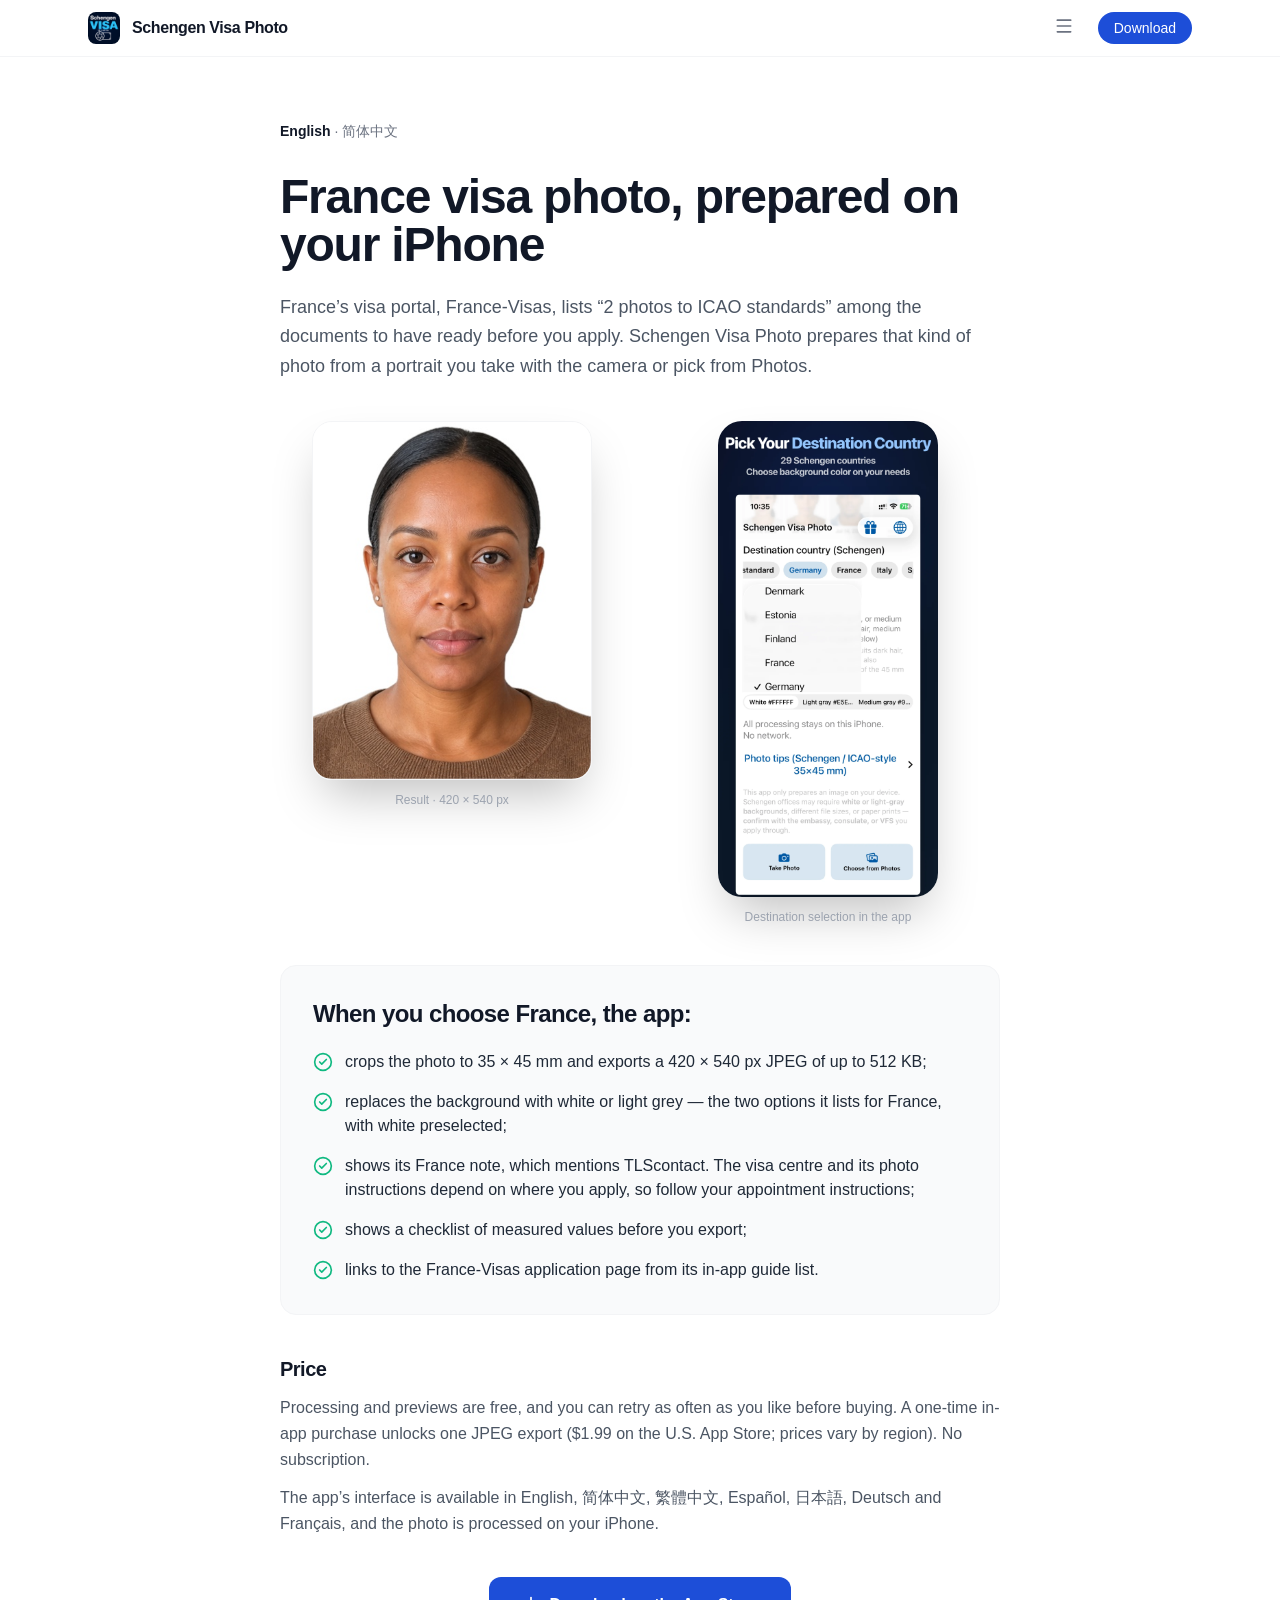
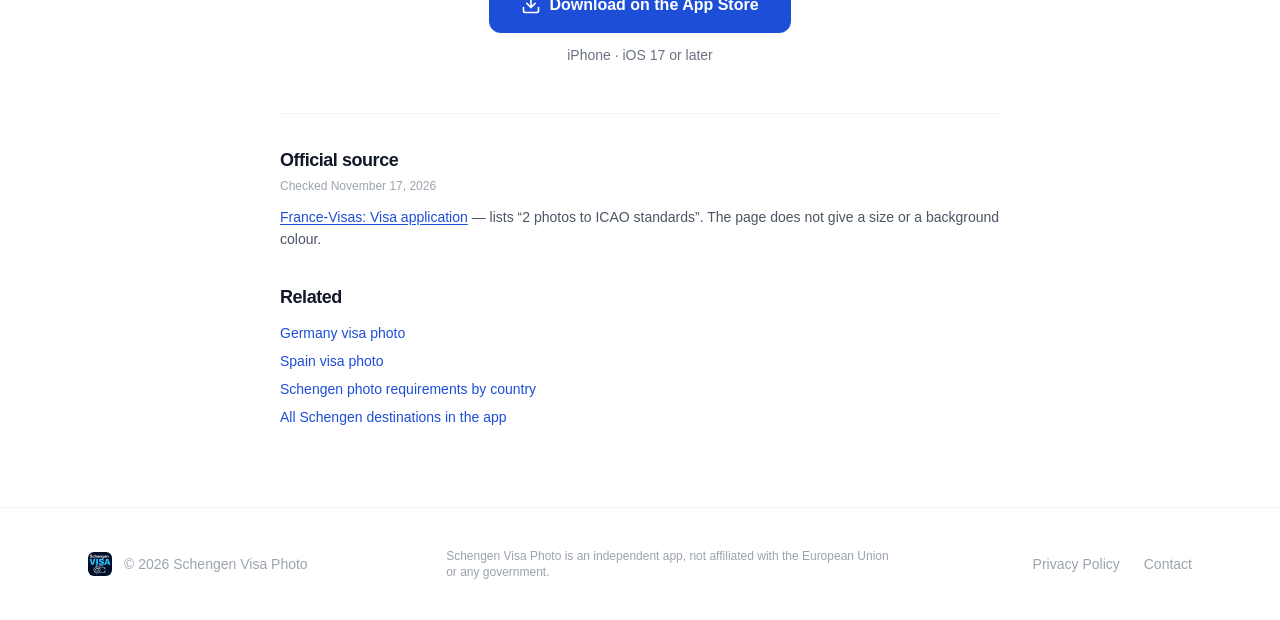
==== france-visa-photo/index.html @ 943761f7 "Add France, Germany and Spain visa photo pages (en + zh-Hans) Six static country landing pages with " ====
<!DOCTYPE html>
<html lang="en">
<head>
    <meta charset="UTF-8">
    <meta name="viewport" content="width=device-width, initial-scale=1.0">
    <title>France Visa Photo 35×45 mm on iPhone | Schengen Visa Photo</title>
    <meta name="description" content="Prepare a 35×45 mm photo for a France visa application on your iPhone: choose France, pick a white or light grey background, preview free, pay per export.">
    <link rel="canonical" href="https://schengen.visaphoto1tap.com/france-visa-photo/">
    <link rel="alternate" hreflang="en" href="https://schengen.visaphoto1tap.com/france-visa-photo/">
    <link rel="alternate" hreflang="zh-Hans" href="https://schengen.visaphoto1tap.com/zh-hans/france-visa-photo/">
    <link rel="alternate" hreflang="x-default" href="https://schengen.visaphoto1tap.com/france-visa-photo/">
    <link rel="icon" type="image/png" href="/AppIcon.png">
    <link rel="apple-touch-icon" href="/AppIcon.png">
    <meta name="theme-color" content="#1d4ed8">
    <meta property="og:type" content="website">
    <meta property="og:url" content="https://schengen.visaphoto1tap.com/france-visa-photo/">
    <meta property="og:title" content="France Visa Photo 35×45 mm on iPhone | Schengen Visa Photo">
    <meta property="og:description" content="Prepare a 35×45 mm photo for a France visa application on your iPhone: choose France, pick a white or light grey background, preview free, pay per export.">
    <meta property="og:image" content="https://schengen.visaphoto1tap.com/AppIcon.png">
    <meta name="twitter:card" content="summary">
<!-- Cloudflare Web Analytics --><script type="module" src="https://static.cloudflareinsights.com/beacon.min.js" data-cf-beacon='{"token": "2b00060c2f80410a93b787948fc4582d"}'></script><!-- End Cloudflare Web Analytics -->
<!-- Icons: inline SVG from Lucide (https://lucide.dev), ISC License, see /assets/licenses/lucide.txt -->
<link rel="stylesheet" href="/assets/tailwind.css">
</head>
<body class="bg-white text-gray-900 font-sans antialiased">

    <nav class="sticky top-0 z-50 bg-white/80 backdrop-blur-lg border-b border-gray-100">
        <div class="max-w-6xl mx-auto px-6 h-14 flex items-center justify-between">
            <a href="/" class="flex items-center gap-3">
                <img src="/assets/icons/schengen.webp" alt="" class="w-8 h-8 rounded-lg" width="160" height="160" decoding="async">
                <span class="font-semibold text-gray-900 tracking-tight">Schengen Visa Photo</span>
            </a>
            <div class="flex items-center gap-6 text-sm">
                <div class="relative">
            <button type="button" id="app-switcher-btn" aria-haspopup="true" aria-expanded="false" aria-label="Other visa photo apps" class="p-2 -m-2 rounded-lg text-gray-500 hover:text-gray-900 hover:bg-gray-100 transition">
                <svg xmlns="http://www.w3.org/2000/svg" width="24" height="24" viewBox="0 0 24 24" fill="none" stroke="currentColor" stroke-width="2" stroke-linecap="round" stroke-linejoin="round" class="w-5 h-5 lucide lucide-menu" aria-hidden="true" focusable="false"><path d="M4 5h16"></path><path d="M4 12h16"></path><path d="M4 19h16"></path></svg>
            </button>
            <div id="app-switcher-menu" class="hidden fixed right-4 top-16 w-72 max-w-[calc(100vw-2rem)] bg-white rounded-2xl shadow-2xl border border-gray-100 py-2 z-50 text-left">
                <p class="px-4 py-2 text-xs font-semibold text-gray-400 uppercase tracking-wider">Our visa photo apps</p>
            <a href="https://us.visaphoto1tap.com/" class="flex items-center gap-3 px-4 py-2.5 hover:bg-gray-50 transition"><img src="/assets/icons/us.webp" alt="" class="w-8 h-8 rounded-lg flex-shrink-0" width="32" height="32" loading="lazy" decoding="async"><span class="text-sm font-medium text-gray-800">US Visa Photo</span></a>
            <a href="https://china.visaphoto1tap.com/" class="flex items-center gap-3 px-4 py-2.5 hover:bg-gray-50 transition"><img src="/assets/icons/china.webp" alt="" class="w-8 h-8 rounded-lg flex-shrink-0" width="32" height="32" loading="lazy" decoding="async"><span class="text-sm font-medium text-gray-800">China Visa Photo</span></a>
            <a href="https://schengen.visaphoto1tap.com/" class="flex items-center gap-3 px-4 py-2.5 bg-gray-50"><img src="/assets/icons/schengen.webp" alt="" class="w-8 h-8 rounded-lg flex-shrink-0" width="32" height="32" loading="lazy" decoding="async"><span class="text-sm font-semibold text-gray-900">Schengen Visa Photo</span><svg xmlns="http://www.w3.org/2000/svg" width="24" height="24" viewBox="0 0 24 24" fill="none" stroke="currentColor" stroke-width="2" stroke-linecap="round" stroke-linejoin="round" class="w-4 h-4 text-emerald-500 ml-auto flex-shrink-0 lucide lucide-check" aria-hidden="true" focusable="false"><path d="M20 6 9 17l-5-5"></path></svg></a>
            <a href="https://india.visaphoto1tap.com/" class="flex items-center gap-3 px-4 py-2.5 hover:bg-gray-50 transition"><img src="/assets/icons/india.webp" alt="" class="w-8 h-8 rounded-lg flex-shrink-0" width="32" height="32" loading="lazy" decoding="async"><span class="text-sm font-medium text-gray-800">India Visa Photo</span></a>
            <a href="https://japan.visaphoto1tap.com/" class="flex items-center gap-3 px-4 py-2.5 hover:bg-gray-50 transition"><img src="/assets/icons/japan.webp" alt="" class="w-8 h-8 rounded-lg flex-shrink-0" width="32" height="32" loading="lazy" decoding="async"><span class="text-sm font-medium text-gray-800">Japan Visa Photo</span></a>
            <a href="https://canada.visaphoto1tap.com/" class="flex items-center gap-3 px-4 py-2.5 hover:bg-gray-50 transition"><img src="/assets/icons/canada.webp" alt="" class="w-8 h-8 rounded-lg flex-shrink-0" width="32" height="32" loading="lazy" decoding="async"><span class="text-sm font-medium text-gray-800">Canada Visa Photo</span></a>
            </div>
        </div>
        <a href="https://apps.apple.com/app/id6769272474" target="_blank" rel="noopener noreferrer" class="bg-brand text-white px-4 py-1.5 rounded-full text-sm font-medium hover:bg-brand-dark transition">Download</a>
            </div>
        </div>
    </nav>

    <main class="max-w-3xl mx-auto px-6 py-12 md:py-16">
        <nav aria-label="Language" class="text-sm text-gray-500 mb-8"><a href="/france-visa-photo/" hreflang="en" lang="en" aria-current="page" class="font-semibold text-gray-900">English</a> · <a href="/zh-hans/france-visa-photo/" hreflang="zh-Hans" lang="zh-Hans" class="hover:text-gray-900 transition">简体中文</a></nav>
        <h1 class="text-3xl md:text-5xl font-bold tracking-tight leading-tight mb-6">France visa photo, prepared on your iPhone</h1>
            <p class="text-lg text-gray-600 leading-relaxed mb-4">France’s visa portal, France-Visas, lists “2 photos to ICAO standards” among the documents to have ready before you apply. Schengen Visa Photo prepares that kind of photo from a portrait you take with the camera or pick from Photos.</p>

        <div class="grid sm:grid-cols-2 gap-8 items-start my-10">
            <figure>
                <img src="/demos/demo-06-result.jpg" alt="Example export from Schengen Visa Photo: a woman on a plain white background, 420 × 540 px" class="rounded-[1.25rem] shadow-2xl border border-gray-100 w-full max-w-[280px] h-auto mx-auto" width="420" height="540" decoding="async">
                <figcaption class="text-xs text-gray-400 text-center mt-3">Result · 420 × 540 px</figcaption>
            </figure>
            <figure>
                <img src="/appstore/inside-app-destination.webp" alt="Destination selection in the app" class="rounded-[1.5rem] shadow-2xl w-full max-w-[220px] h-auto mx-auto" width="1284" height="2778" loading="lazy" decoding="async">
                <figcaption class="text-xs text-gray-400 text-center mt-3">Destination selection in the app</figcaption>
            </figure>
        </div>

        <section class="bg-gray-50 border border-gray-100 rounded-2xl p-6 md:p-8 mb-10">
            <h2 class="text-xl md:text-2xl font-bold tracking-tight mb-5">When you choose France, the app:</h2>
            <ul class="space-y-4 text-gray-800">
                <li class="flex items-start gap-3"><svg xmlns="http://www.w3.org/2000/svg" width="24" height="24" viewBox="0 0 24 24" fill="none" stroke="currentColor" stroke-width="2" stroke-linecap="round" stroke-linejoin="round" class="w-5 h-5 text-emerald-500 flex-shrink-0 mt-0.5 lucide lucide-check-circle-2" aria-hidden="true" focusable="false"><circle cx="12" cy="12" r="10"></circle><path d="m16 9-5.5 5.5L8 12"></path></svg><span>crops the photo to 35 × 45 mm and exports a 420 × 540 px JPEG of up to 512 KB;</span></li>
                <li class="flex items-start gap-3"><svg xmlns="http://www.w3.org/2000/svg" width="24" height="24" viewBox="0 0 24 24" fill="none" stroke="currentColor" stroke-width="2" stroke-linecap="round" stroke-linejoin="round" class="w-5 h-5 text-emerald-500 flex-shrink-0 mt-0.5 lucide lucide-check-circle-2" aria-hidden="true" focusable="false"><circle cx="12" cy="12" r="10"></circle><path d="m16 9-5.5 5.5L8 12"></path></svg><span>replaces the background with white or light grey — the two options it lists for France, with white preselected;</span></li>
                <li class="flex items-start gap-3"><svg xmlns="http://www.w3.org/2000/svg" width="24" height="24" viewBox="0 0 24 24" fill="none" stroke="currentColor" stroke-width="2" stroke-linecap="round" stroke-linejoin="round" class="w-5 h-5 text-emerald-500 flex-shrink-0 mt-0.5 lucide lucide-check-circle-2" aria-hidden="true" focusable="false"><circle cx="12" cy="12" r="10"></circle><path d="m16 9-5.5 5.5L8 12"></path></svg><span>shows its France note, which mentions TLScontact. The visa centre and its photo instructions depend on where you apply, so follow your appointment instructions;</span></li>
                <li class="flex items-start gap-3"><svg xmlns="http://www.w3.org/2000/svg" width="24" height="24" viewBox="0 0 24 24" fill="none" stroke="currentColor" stroke-width="2" stroke-linecap="round" stroke-linejoin="round" class="w-5 h-5 text-emerald-500 flex-shrink-0 mt-0.5 lucide lucide-check-circle-2" aria-hidden="true" focusable="false"><circle cx="12" cy="12" r="10"></circle><path d="m16 9-5.5 5.5L8 12"></path></svg><span>shows a checklist of measured values before you export;</span></li>
                <li class="flex items-start gap-3"><svg xmlns="http://www.w3.org/2000/svg" width="24" height="24" viewBox="0 0 24 24" fill="none" stroke="currentColor" stroke-width="2" stroke-linecap="round" stroke-linejoin="round" class="w-5 h-5 text-emerald-500 flex-shrink-0 mt-0.5 lucide lucide-check-circle-2" aria-hidden="true" focusable="false"><circle cx="12" cy="12" r="10"></circle><path d="m16 9-5.5 5.5L8 12"></path></svg><span>links to the France-Visas application page from its in-app guide list.</span></li>
            </ul>
        </section>

        <section class="mb-10">
            <h2 class="text-xl font-bold tracking-tight mb-3">Price</h2>
            <p class="text-gray-600 leading-relaxed mb-3">Processing and previews are free, and you can retry as often as you like before buying. A one-time in-app purchase unlocks one JPEG export ($1.99 on the U.S. App Store; prices vary by region). No subscription.</p>
            <p class="text-gray-600 leading-relaxed">The app’s interface is available in English, 简体中文, 繁體中文, Español, 日本語, Deutsch and Français, and the photo is processed on your iPhone.</p>
        </section>

        <div class="text-center mb-12">
            <a href="https://apps.apple.com/app/id6769272474" target="_blank" rel="noopener noreferrer" class="inline-flex items-center gap-2 bg-brand text-white px-8 py-4 rounded-xl font-semibold hover:bg-brand-dark transition text-base">
                <svg xmlns="http://www.w3.org/2000/svg" width="24" height="24" viewBox="0 0 24 24" fill="none" stroke="currentColor" stroke-width="2" stroke-linecap="round" stroke-linejoin="round" class="w-5 h-5 lucide lucide-download" aria-hidden="true" focusable="false"><path d="M12 15V3"></path><path d="M21 15v4a2 2 0 0 1-2 2H5a2 2 0 0 1-2-2v-4"></path><path d="m7 10 5 5 5-5"></path></svg>
                Download on the App Store
            </a>
            <p class="text-gray-500 text-sm mt-3">iPhone · iOS 17 or later</p>
        </div>

        <section class="border-t border-gray-100 pt-8 mb-8">
            <h2 class="text-lg font-bold tracking-tight mb-1">Official source</h2>
            <p class="text-xs text-gray-400 mb-3"><time datetime="2026-11-17">Checked November 17, 2026</time></p>
            <ul class="space-y-2 text-sm text-gray-600 leading-relaxed">
                <li><a href="https://france-visas.gouv.fr/en/web/france-visas/demande-de-visa" class="text-brand underline underline-offset-2 hover:text-brand-dark" rel="noopener">France-Visas: Visa application</a> — lists “2 photos to ICAO standards”. The page does not give a size or a background colour.</li>
            </ul>
        </section>

        <section class="mb-4">
            <h2 class="text-lg font-bold tracking-tight mb-3">Related</h2>
            <ul class="space-y-2 text-sm">
                <li><a href="/germany-visa-photo/" class="text-brand hover:text-brand-dark">Germany visa photo</a></li>
                <li><a href="/spain-visa-photo/" class="text-brand hover:text-brand-dark">Spain visa photo</a></li>
                <li><a href="https://visaphoto1tap.com/guides/schengen-visa-photo-requirements-by-country.html" class="text-brand hover:text-brand-dark">Schengen photo requirements by country</a></li>
                <li><a href="/#countries" class="text-brand hover:text-brand-dark">All Schengen destinations in the app</a></li>
            </ul>
        </section>
    </main>

    <footer class="border-t border-gray-100 py-10">
        <div class="max-w-6xl mx-auto px-6 flex flex-col md:flex-row items-center justify-between gap-4 text-sm text-gray-400">
            <div class="flex items-center gap-3">
                <img src="/assets/icons/schengen.webp" alt="" class="w-6 h-6 rounded-md" width="160" height="160" decoding="async" loading="lazy">
                <span>&copy; 2026 Schengen Visa Photo</span>
            </div>
            <p class="text-xs text-center md:text-left max-w-md">Schengen Visa Photo is an independent app, not affiliated with the European Union or any government.</p>
            <div class="flex items-center gap-6">
                <a href="/privacy.html" class="hover:text-gray-600 transition">Privacy Policy</a>
                <a href="mailto:zhangjj2007@yahoo.com" class="hover:text-gray-600 transition">Contact</a>
            </div>
        </div>
    </footer>

    <script>
        (function () {
            var btn = document.getElementById('app-switcher-btn');
            var menu = document.getElementById('app-switcher-menu');
            if (!btn || !menu) return;
            btn.addEventListener('click', function (e) {
                e.stopPropagation();
                var willOpen = menu.classList.contains('hidden');
                menu.classList.toggle('hidden', !willOpen);
                btn.setAttribute('aria-expanded', String(willOpen));
            });
            document.addEventListener('click', function (e) {
                if (!menu.classList.contains('hidden') && !menu.contains(e.target) && e.target !== btn) {
                    menu.classList.add('hidden');
                    btn.setAttribute('aria-expanded', 'false');
                }
            });
            document.addEventListener('keydown', function (e) {
                if (e.key === 'Escape') { menu.classList.add('hidden'); btn.setAttribute('aria-expanded', 'false'); }
            });
        })();
    </script>
</body>
</html>
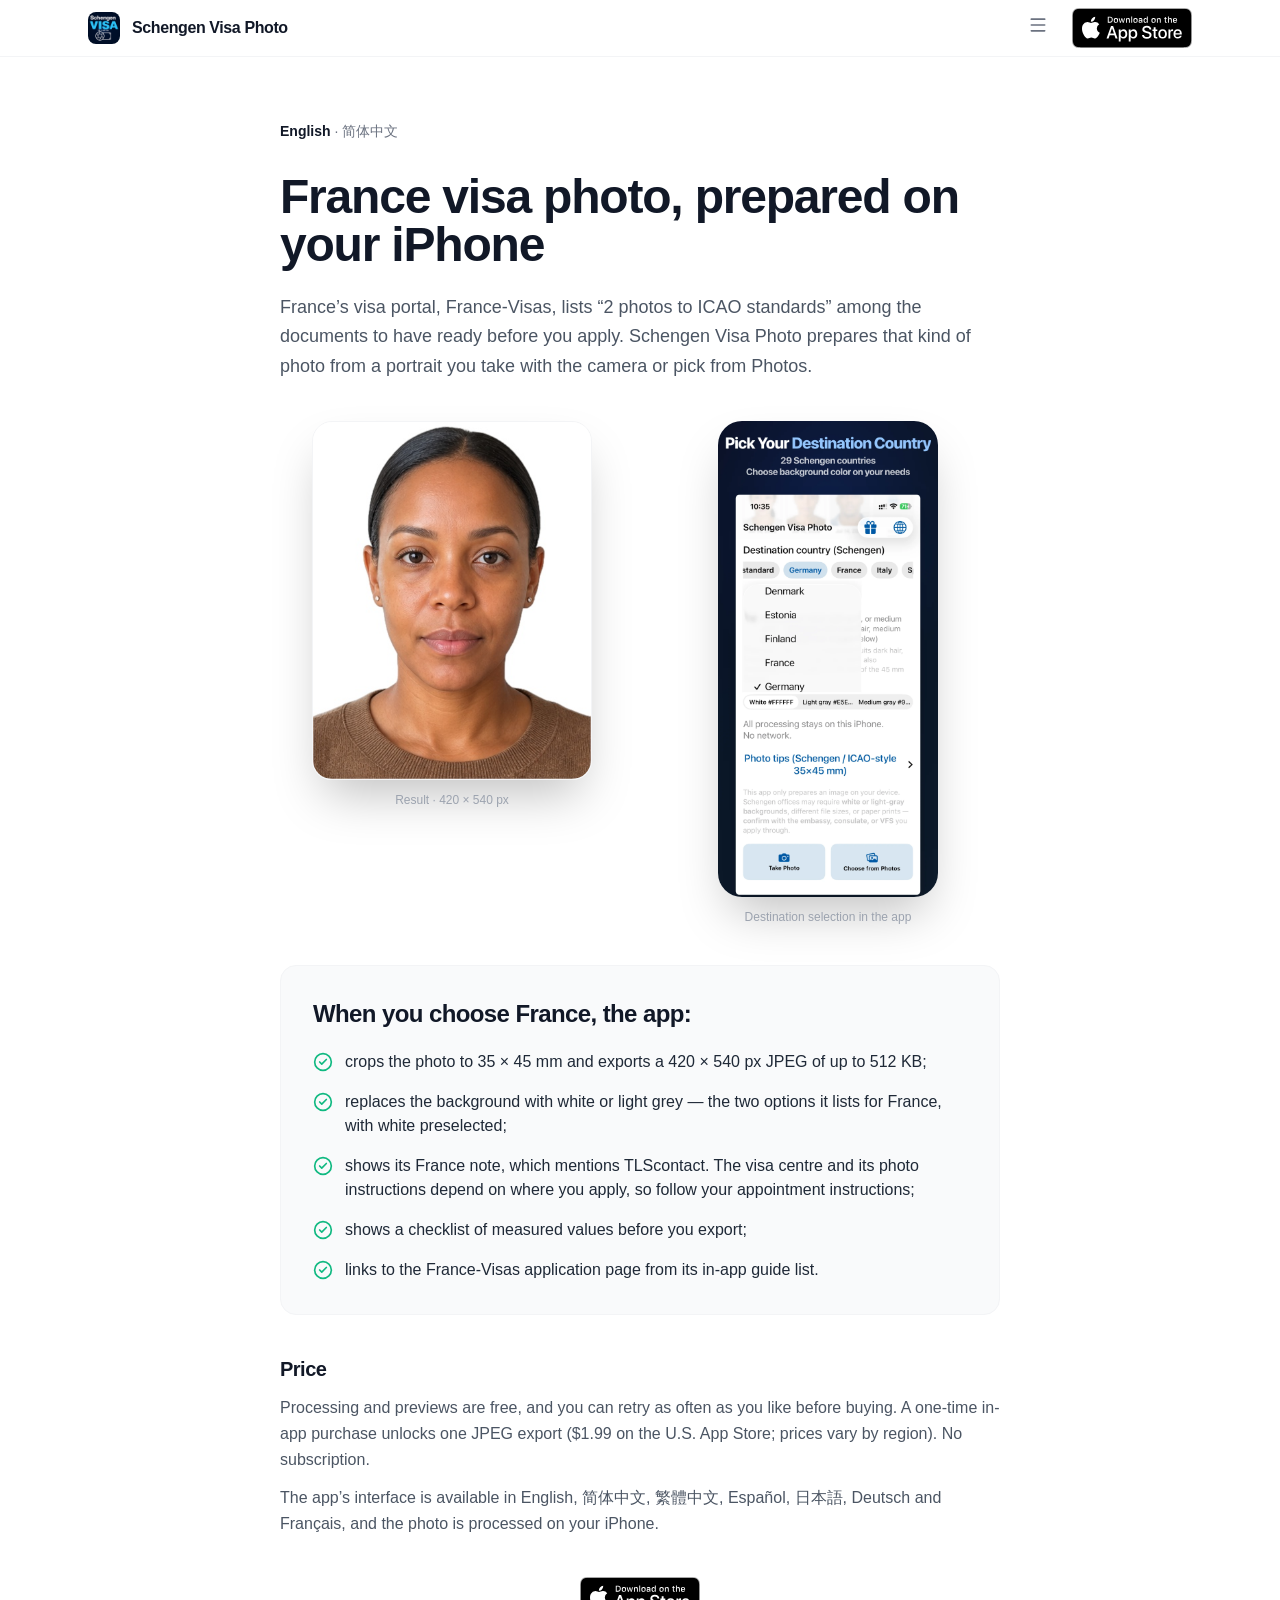
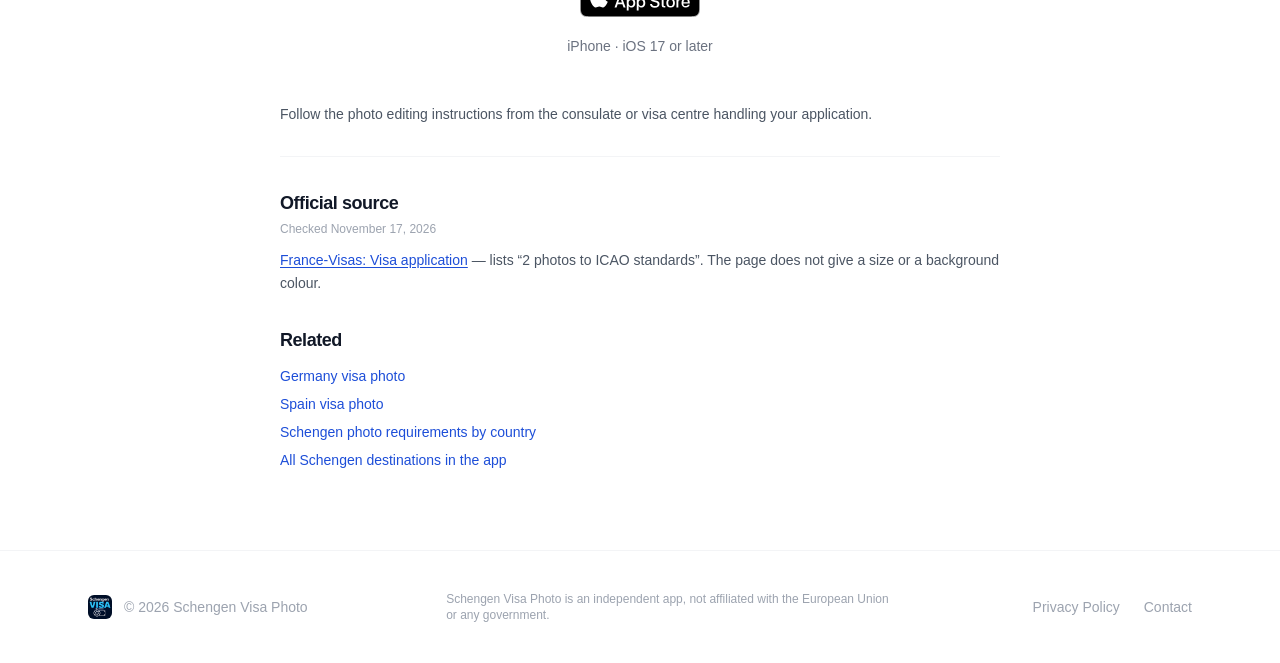
==== commit f2f39b84: "Clarify Schengen destinations and tag App Store downloads" ====
--- a/france-visa-photo/index.html
+++ b/france-visa-photo/index.html
@@ -45,7 +45,7 @@
             <a href="https://canada.visaphoto1tap.com/" class="flex items-center gap-3 px-4 py-2.5 hover:bg-gray-50 transition"><img src="/assets/icons/canada.webp" alt="" class="w-8 h-8 rounded-lg flex-shrink-0" width="32" height="32" loading="lazy" decoding="async"><span class="text-sm font-medium text-gray-800">Canada Visa Photo</span></a>
             </div>
         </div>
-        <a href="https://apps.apple.com/app/id6769272474" target="_blank" rel="noopener noreferrer" class="bg-brand text-white px-4 py-1.5 rounded-full text-sm font-medium hover:bg-brand-dark transition">Download</a>
+        <a href="https://apps.apple.com/app/apple-store/id6769272474?pt=128765534&amp;ct=schengen-website-20261117&amp;mt=8" target="_blank" rel="noopener noreferrer" class="inline-flex"><img src="/assets/app-store.svg" width="120" height="40" alt="Download on the App Store"></a>
             </div>
         </div>
     </nav>
@@ -84,12 +84,11 @@
         </section>
 
         <div class="text-center mb-12">
-            <a href="https://apps.apple.com/app/id6769272474" target="_blank" rel="noopener noreferrer" class="inline-flex items-center gap-2 bg-brand text-white px-8 py-4 rounded-xl font-semibold hover:bg-brand-dark transition text-base">
-                <svg xmlns="http://www.w3.org/2000/svg" width="24" height="24" viewBox="0 0 24 24" fill="none" stroke="currentColor" stroke-width="2" stroke-linecap="round" stroke-linejoin="round" class="w-5 h-5 lucide lucide-download" aria-hidden="true" focusable="false"><path d="M12 15V3"></path><path d="M21 15v4a2 2 0 0 1-2 2H5a2 2 0 0 1-2-2v-4"></path><path d="m7 10 5 5 5-5"></path></svg>
-                Download on the App Store
-            </a>
+            <a href="https://apps.apple.com/app/apple-store/id6769272474?pt=128765534&amp;ct=schengen-website-20261117&amp;mt=8" target="_blank" rel="noopener noreferrer" class="inline-flex"><img src="/assets/app-store.svg" width="120" height="40" alt="Download on the App Store"></a>
             <p class="text-gray-500 text-sm mt-3">iPhone · iOS 17 or later</p>
         </div>
+
+        <p class="text-gray-600 text-sm mb-8">Follow the photo editing instructions from the consulate or visa centre handling your application.</p>
 
         <section class="border-t border-gray-100 pt-8 mb-8">
             <h2 class="text-lg font-bold tracking-tight mb-1">Official source</h2>
